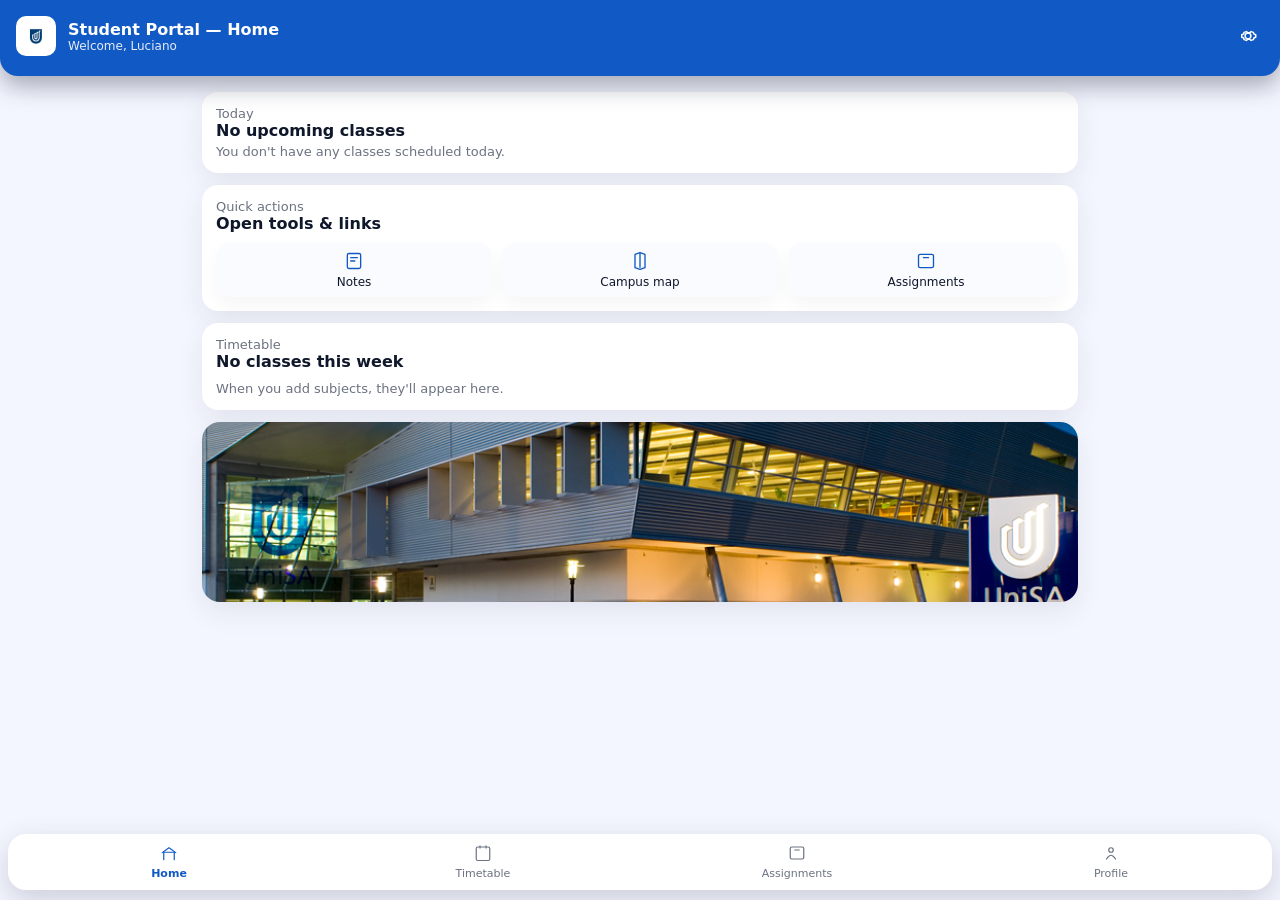
==== index.html @ 2dddd50b "Update index.html" ====
<!doctype html>
<html lang="en">
<head>
  <meta charset="utf-8" />
  <title>Student Portal</title>

  <!-- Mobile / PWA meta -->
  <meta name="viewport"
        content="width=device-width, initial-scale=1, maximum-scale=1, user-scalable=no, viewport-fit=cover">
  <meta name="theme-color" content="#1159c4">
  <link rel="manifest" href="manifest.json">
  <meta name="apple-mobile-web-app-capable" content="yes">
  <meta name="apple-mobile-web-app-status-bar-style" content="default">
  <meta name="apple-mobile-web-app-title" content="Student Portal">
  <link rel="apple-touch-icon" href="icons/icon-192.png">
  <link rel="icon" type="image/png" sizes="192x192" href="icons/icon-192.png">
  <link rel="icon" type="image/png" sizes="512x512" href="icons/icon-512.png">

  <style>
    :root {
      --brand: #1159c4;
      --bg: #f4f6ff;
      --card: #ffffff;
      --muted: #6b7280;
      --radius: 16px;
    }

    * {
      box-sizing: border-box;
      margin: 0;
      padding: 0;
    }

    body {
      font-family: system-ui, -apple-system, BlinkMacSystemFont, "Segoe UI", Roboto, Arial, sans-serif;
      background: var(--bg);
      color: #0f172a;
      -webkit-font-smoothing: antialiased;
      touch-action: manipulation;
      overscroll-behavior: none;
    }

    a {
      text-decoration: none;
      color: inherit;
    }

    /* HEADER */
    .topbar {
      position: sticky;
      top: 0;
      z-index: 20;
      background: var(--brand);
      color: #fff;
      padding: 16px 16px 20px;
      display: flex;
      align-items: center;
      gap: 12px;
      border-bottom-left-radius: 18px;
      border-bottom-right-radius: 18px;
      box-shadow: 0 10px 24px rgba(15, 23, 42, 0.35);
    }

    .logo {
      width: 40px;
      height: 40px;
      border-radius: 10px;
      background: #ffffff;
      display: flex;
      align-items: center;
      justify-content: center;
      overflow: hidden;
    }

    .logo img {
      width: 80%;
      height: 80%;
      object-fit: contain;
    }

    .header-text {
      flex: 1;
      min-width: 0;
    }

    .header-title {
      font-size: 16px;
      font-weight: 700;
      white-space: nowrap;
      overflow: hidden;
      text-overflow: ellipsis;
    }

    .header-sub {
      font-size: 12px;
      opacity: 0.9;
    }

    .header-actions button {
      background: transparent;
      border: 0;
      color: #fff;
      padding: 6px;
      cursor: pointer;
      display: flex;
      align-items: center;
      justify-content: center;
    }

    /* LAYOUT */
    main {
      padding: 12px;
      padding-bottom: 90px;
      max-width: 900px;
      margin: 0 auto;
    }

    .page {
      display: none;
      animation: fadeUp .25s ease-out;
    }

    .page.active {
      display: block;
    }

    @keyframes fadeUp {
      from {
        opacity: 0;
        transform: translateY(6px);
      }
      to {
        opacity: 1;
        transform: none;
      }
    }

    /* CARDS */
    .card {
      background: var(--card);
      border-radius: var(--radius);
      padding: 14px 14px;
      box-shadow: 0 10px 28px rgba(15, 23, 42, 0.08);
      margin-bottom: 12px;
    }

    .pill {
      border-radius: 999px;
      border: 1px solid #e5e7eb;
      padding: 6px 14px;
      font-size: 12px;
      background: #fff;
    }

    .muted {
      color: var(--muted);
    }

    .small {
      font-size: 13px;
    }

    /* HOME */
    .home-top {
      display: flex;
      justify-content: space-between;
      gap: 10px;
      align-items: center;
    }

    .home-top-main {
      flex: 1;
    }

    .home-top-title {
      font-weight: 800;
    }

    .home-top-sub {
      font-size: 13px;
      color: var(--muted);
      margin-top: 4px;
    }

    .quick-grid {
      display: flex;
      gap: 10px;
      margin-top: 10px;
    }

    .quick-item {
      flex: 1;
      min-width: 80px;
      border-radius: 14px;
      background: #f9fbff;
      box-shadow: 0 8px 18px rgba(15, 23, 42, 0.04);
      display: flex;
      flex-direction: column;
      align-items: center;
      justify-content: center;
      padding: 8px 4px;
      cursor: pointer;
      transition: transform .12s ease, box-shadow .12s ease;
    }

    .quick-item:hover {
      transform: translateY(-2px);
      box-shadow: 0 10px 24px rgba(15, 23, 42, 0.08);
    }

    .quick-label {
      font-size: 12px;
      margin-top: 4px;
    }

    .snap-header {
      display: flex;
      justify-content: space-between;
      align-items: center;
      margin-bottom: 10px;
    }

    /* HOME BANNER */
    .home-banner {
      border-radius: 18px;
      overflow: hidden;
      padding: 0;
    }

    .home-banner img {
      width: 100%;
      display: block;
      height: 180px;
      object-fit: cover;
    }

    /* TIMETABLE PAGE */
    .timetable-card {
      position: relative;
      border-radius: 18px;
      padding: 16px 16px 18px;
      overflow: hidden;
      color: #ffffff;
      background-image:
        linear-gradient(135deg, rgba(15, 23, 42, 0.75), rgba(17, 89, 196, 0.8)),
        url("electronics-bg.jpg");
      background-size: cover;
      background-position: center;
      box-shadow: 0 14px 32px rgba(15, 23, 42, 0.45);
    }

    .timetable-card-inner {
      position: relative;
      z-index: 1;
    }

    /* ASSIGNMENTS */
    .assign-controls {
      display: flex;
      flex-wrap: wrap;
      gap: 8px;
      margin-top: 8px;
      margin-bottom: 8px;
    }

    .input,
    .select {
      padding: 8px;
      border-radius: 10px;
      border: 1px solid #e5e7eb;
      background: #fff;
      font-size: 13px;
    }

    .assign-list {
      display: flex;
      flex-direction: column;
      gap: 8px;
      margin-top: 6px;
    }

    .assign-row {
      display: flex;
      justify-content: space-between;
      gap: 8px;
      align-items: center;
    }

    .assign-left {
      flex: 1;
    }

    .badge {
      display: inline-block;
      padding: 4px 8px;
      border-radius: 999px;
      font-size: 11px;
      background: #e0ebff;
      color: var(--brand);
      font-weight: 600;
    }

    /* PROFILE */
    .profile-card {
      text-align: center;
    }

    .avatar {
      width: 90px;
      height: 90px;
      border-radius: 24px;
      background: #ffffff;
      margin: 0 auto 8px;
      display: flex;
      align-items: center;
      justify-content: center;
      overflow: hidden;
      box-shadow: 0 10px 26px rgba(15, 23, 42, 0.15);
    }

    .avatar span {
      font-weight: 800;
      font-size: 26px;
      color: var(--brand);
    }

    .profile-name {
      font-weight: 800;
      font-size: 18px;
      margin-top: 4px;
    }

    .profile-degree {
      font-size: 13px;
      color: var(--muted);
    }

    .profile-info {
      text-align: left;
      margin-top: 14px;
      display: flex;
      flex-direction: column;
      gap: 6px;
    }

    .profile-row {
      background: #f9fbff;
      border-radius: 12px;
      padding: 8px 10px;
      font-size: 13px;
    }

    .profile-label {
      font-weight: 600;
      font-size: 12px;
      color: var(--muted);
    }

    /* ID CARD PREVIEW */
    .id-preview-wrapper {
      margin-top: 12px;
      display: flex;
      flex-direction: column;
      align-items: center;
      gap: 4px;
      /* no onclick now – image is static */
    }

    .id-preview-image {
      width: 100%;
      max-width: 260px;
      border-radius: 16px;
      box-shadow: 0 10px 26px rgba(15, 23, 42, 0.4);
      object-fit: contain;
      transition: transform .15s ease, box-shadow .15s ease;
    }

    .id-preview-wrapper:active .id-preview-image {
      transform: scale(0.97);
      box-shadow: 0 6px 18px rgba(15, 23, 42, 0.35);
    }

    /* ID FULLSCREEN (CSS kept but not used) */
    .id-fullscreen-wrapper {
      width: 100%;
      height: 100%;
      display: flex;
      align-items: center;
      justify-content: center;
    }

    .id-fullscreen-image {
      height: 60vh;
      max-width: 80vw;
      width: auto;
      display: block;
      margin: 0 auto;
      border-radius: 20px;
      object-fit: contain;
      transform: rotate(90deg);
      box-shadow: 0 18px 40px rgba(15, 23, 42, 0.4);
    }

    /* MAP FULLSCREEN */
    .map-fullscreen-wrapper {
      width: 100%;
      height: 100%;
      display: flex;
      align-items: center;
      justify-content: center;
    }

    .map-fullscreen-image {
      width: 100vw;
      height: 100vh;
      object-fit: contain;
      display: block;
    }

    /* MODAL */
    .modal-backdrop {
      position: fixed;
      inset: 0;
      background: rgba(255, 255, 255, 0.0);
      backdrop-filter: blur(18px) saturate(120%);
      display: none;
      align-items: center;
      justify-content: center;
      z-index: 40;
    }

    .modal {
      background: rgba(255, 255, 255, 0.98);
      width: min(420px, 94vw);
      border-radius: 16px;
      padding: 14px 14px 16px;
      box-shadow: 0 20px 40px rgba(15, 23, 42, 0.45);
      max-height: 90vh;
      overflow: auto;
      transform: translateY(0);
      opacity: 1;
      transition: transform .22s ease-out, opacity .22s ease-out;
    }

    .modal-head {
      display: flex;
      justify-content: space-between;
      align-items: center;
      margin-bottom: 8px;
    }

    .modal-head h3 {
      font-size: 16px;
    }

    .modal-body {
      font-size: 13px;
      color: #111827;
    }

    .btn-link {
      border: 0;
      background: #eef2ff;
      padding: 7px 10px;
      border-radius: 10px;
      font-size: 13px;
      cursor: pointer;
    }

    /* FULLSCREEN MODAL */
    .modal-fullscreen {
      width: 100vw;
      height: 100vh;
      max-width: none;
      border-radius: 0;
      display: flex;
      flex-direction: column;
      padding: 14px 14px 20px;
    }

    .modal-fullscreen .modal-body {
      flex: 1;
      display: flex;
      align-items: center;
      justify-content: center;
    }

    /* BOTTOM NAV */
    .bottom-nav {
      position: fixed;
      left: 8px;
      right: 8px;
      bottom: 10px;
      background: #ffffff;
      border-radius: 18px;
      padding: 6px 4px;
      display: flex;
      justify-content: space-around;
      box-shadow: 0 10px 30px rgba(15, 23, 42, 0.18);
      z-index: 30;
    }

    .nav-item {
      flex: 1;
      text-align: center;
      font-size: 11px;
      color: var(--muted);
      cursor: pointer;
      padding: 4px 0;
    }

    .nav-item span {
      display: block;
      margin-top: 2px;
    }

    .nav-item.active {
      color: var(--brand);
      font-weight: 600;
    }

    @media (min-width: 900px) {
      main {
        padding-top: 16px;
      }
    }
  </style>
</head>
<body>

<header class="topbar" role="banner">
  <div class="logo">
    <img src="icons/icon-192.png" alt="Portal logo">
  </div>
  <div class="header-text">
    <div class="header-title" id="appTitle">Student Portal — Home</div>
    <div class="header-sub">Welcome, <span id="welcomeName">Student</span></div>
  </div>
  <div class="header-actions">
    <!-- SETTINGS ICON -->
    <button aria-label="Settings" onclick="openSettings()">
      <svg width="20" height="20" viewBox="0 0 24 24" fill="none">
        <path d="M12 8.5a3.5 3.5 0 1 0 0 7 3.5 3.5 0 0 0 0-7Z"
              stroke="currentColor" stroke-width="1.8" />
        <path d="M4.5 13.5v-3l1.7-.6a1 1 0 0 0 .6-.6l.5-1.6 2.8-1 1.2 1a1 1 0 0 0 .7.3h1.8a1 1 0 0 0 .7-.3l1.2-1 2.8 1 .5 1.6a1 1 0 0 0 .6.6l1.7.6v3l-1.7.6a1 1 0 0 0-.6.6l-.5 1.6-2.8 1-1.2-1a1 1 0 0 0-.7-.3h-1.8a1 1 0 0 0-.7.3l-1.2 1-2.8-1-.5-1.6a1 1 0 0 0-.6-.6l-1.7-.6Z"
              stroke="currentColor" stroke-width="1.8"
              stroke-linecap="round" stroke-linejoin="round" />
      </svg>
    </button>
  </div>
</header>

<main>
  <!-- HOME -->
  <section id="homePage" class="page active">
    <div class="card">
      <div class="home-top">
        <div class="home-top-main">
          <div class="small muted">Today</div>
          <div class="home-top-title">No upcoming classes</div>
          <div class="home-top-sub">You don't have any classes scheduled today.</div>
        </div>
      </div>
    </div>

    <div class="card">
      <div class="home-top">
        <div>
          <div class="small muted">Quick actions</div>
          <div class="home-top-title">Open tools & links</div>
        </div>
      </div>
      <div class="quick-grid">
        <!-- NOTES -->
        <div class="quick-item" onclick="openNotes()">
          <svg width="20" height="20" viewBox="0 0 24 24" fill="none">
            <rect x="4" y="3" width="16" height="18" rx="2"
                  stroke="#1159c4" stroke-width="1.6" />
            <path d="M8 8h8M8 12h5"
                  stroke="#1159c4" stroke-width="1.6" stroke-linecap="round" />
          </svg>
          <div class="quick-label">Notes</div>
        </div>
        <!-- CAMPUS MAP -->
        <div class="quick-item" onclick="openCampusMap()">
          <svg width="20" height="20" viewBox="0 0 24 24" fill="none">
            <path d="M6 4l6-2 6 2v16l-6 2-6-2V4z"
                  stroke="#1159c4" stroke-width="1.6" stroke-linejoin="round" />
            <path d="M12 2v18"
                  stroke="#1159c4" stroke-width="1.6" stroke-linejoin="round" />
          </svg>
          <div class="quick-label">Campus map</div>
        </div>
        <!-- ASSIGNMENTS -->
        <div class="quick-item" onclick="switchTo('assignments')">
          <svg width="20" height="20" viewBox="0 0 24 24" fill="none">
            <rect x="3" y="4" width="18" height="16" rx="2"
                  stroke="#1159c4" stroke-width="1.6" />
            <path d="M9 8h6"
                  stroke="#1159c4" stroke-width="1.6" stroke-linecap="round" />
          </svg>
          <div class="quick-label">Assignments</div>
        </div>
      </div>
    </div>

    <div class="card">
      <div class="snap-header">
        <div>
          <div class="small muted">Timetable</div>
          <div class="home-top-title">No classes this week</div>
        </div>
      </div>
      <div class="small muted">When you add subjects, they'll appear here.</div>
    </div>

    <!-- HOME BANNER (students image) -->
    <div class="card home-banner">
      <img src="student-banner.jpg" alt="Students on campus">
    </div>
  </section>

  <!-- TIMETABLE PAGE -->
  <section id="timetablePage" class="page">
    <div class="timetable-card">
      <div class="timetable-card-inner">
        <div class="small" style="opacity:0.9;">My timetable</div>
        <div class="home-top-title" style="margin-top:4px;">No classes</div>
        <div class="small" style="margin-top:6px;opacity:0.9;">
          Electronics lab, lectures and tutorials will show here once added.
        </div>
      </div>
    </div>
  </section>

  <!-- ASSIGNMENTS PAGE -->
  <section id="assignmentsPage" class="page">
    <div class="card">
      <div class="home-top">
        <div>
          <div class="small muted">Track your work</div>
          <div class="home-top-title">Assignments & grades</div>
        </div>
        <div>
          <span class="small muted">Average</span>
          <span id="avgBadge" class="badge">--%</span>
        </div>
      </div>

      <div class="assign-controls">
        <select id="filterUnit" class="select" onchange="renderAssignments()">
          <option value="all">All units</option>
        </select>
        <select id="filterStatus" class="select" onchange="renderAssignments()">
          <option value="all">All statuses</option>
          <option value="submitted">Submitted</option>
          <option value="pending">Pending</option>
          <option value="overdue">Overdue</option>
        </select>
        <select id="sortBy" class="select" onchange="renderAssignments()">
          <option value="due_asc">Due — soonest</option>
          <option value="due_desc">Due — latest</option>
          <option value="grade_desc">Grade — high → low</option>
          <option value="grade_asc">Grade — low → high</option>
        </select>
      </div>

      <div id="assignList" class="assign-list"></div>

      <div style="margin-top:10px;display:flex;gap:8px;flex-wrap:wrap">
        <button class="btn-link" onclick="openAddAssignment()">+ Add assignment</button>
        <button class="btn-link" onclick="exportAssignments()">Export JSON</button>
      </div>
    </div>
  </section>

  <!-- PROFILE PAGE -->
  <section id="profilePage" class="page">
    <div class="card profile-card">
      <div class="avatar"><span id="avatarInitials">LJR</span></div>
      <div class="profile-name" id="profileName">Luciano Jesse Rostirolla</div>
      <div class="profile-degree" id="profileDegree">Bachelor of Electrical Engineering</div>

      <!-- ID now static: no onclick -->
      <div class="id-preview-wrapper">
        <img src="id-card-proper.png" alt="Student ID card" class="id-preview-image">
        <div class="small muted">Student ID</div>
      </div>

      <div class="profile-info">
        <div class="profile-row">
          <div class="profile-label">Student Unique ID</div>
          <div id="profileID">739148265</div>
        </div>
        <div class="profile-row">
          <div class="profile-label">Date of birth</div>
          <div id="profileDOB">2/11/2006</div>
        </div>
      </div>
    </div>
  </section>
</main>

<!-- MODAL -->
<div id="modal" class="modal-backdrop" aria-hidden="true">
  <div class="modal" role="dialog" aria-modal="true">
    <div class="modal-head">
      <h3 id="modalTitle">Modal</h3>
      <button class="btn-link" onclick="closeModal()">Close</button>
    </div>
    <div id="modalBody" class="modal-body"></div>
  </div>
</div>

<!-- BOTTOM NAV -->
<nav class="bottom-nav">
  <div class="nav-item active" data-page="home" onclick="switchTo('home')">
    <svg width="18" height="18" viewBox="0 0 24 24" fill="none">
      <path d="M3 11.5L12 5l9 6.5"
            stroke="currentColor" stroke-width="1.6"
            stroke-linecap="round" stroke-linejoin="round" />
      <path d="M5 21V11h14v10"
            stroke="currentColor" stroke-width="1.6"
            stroke-linecap="round" stroke-linejoin="round" />
    </svg>
    <span>Home</span>
  </div>
  <div class="nav-item" data-page="timetable" onclick="switchTo('timetable')">
    <svg width="18" height="18" viewBox="0 0 24 24" fill="none">
      <rect x="3" y="4" width="18" height="18" rx="2"
            stroke="currentColor" stroke-width="1.6" />
      <path d="M16 2v4M8 2v4"
            stroke="currentColor" stroke-width="1.6" />
    </svg>
    <span>Timetable</span>
  </div>
  <div class="nav-item" data-page="assignments" onclick="switchTo('assignments')">
    <svg width="18" height="18" viewBox="0 0 24 24" fill="none">
      <rect x="3" y="4" width="18" height="16" rx="2"
            stroke="currentColor" stroke-width="1.6" />
      <path d="M9 8h6"
            stroke="currentColor" stroke-width="1.6" stroke-linecap="round" />
    </svg>
    <span>Assignments</span>
  </div>
  <div class="nav-item" data-page="profile" onclick="switchTo('profile')">
    <svg width="18" height="18" viewBox="0 0 24 24" fill="none">
      <circle cx="12" cy="8" r="3"
              stroke="currentColor" stroke-width="1.6" />
      <path d="M6 20c1.5-3 5-5 6-5s4.5 2 6 5"
            stroke="currentColor" stroke-width="1.6"
            stroke-linecap="round" />
    </svg>
    <span>Profile</span>
  </div>
</nav>

<script>
  /* STATE */
  const defaultProfile = {
    name: "Luciano Jesse Rostirolla",
    degree: "Bachelor of Electrical Engineering",
    id: "739148265",
    dob: "2/11/2006",
    email: "lucianorostirolla0@gmail.com",
    phone: "0415-601-071",
    helpdesk: "Campus IT Help Desk — (08) 8302 5000"
  };

  const demoAssignments = [
    {
      id: "a1",
      unit: "ELEC 101",
      title: "DC Circuits Lab Report",
      due: "2025-03-15",
      status: "submitted",
      grade: 86,
      notes: "Analysis of Ohm's law, Kirchhoff's laws and measured vs theoretical values."
    },
    {
      id: "a2",
      unit: "ELEC 130",
      title: "Intro to Programming for Engineers",
      due: "2025-03-28",
      status: "submitted",
      grade: 88,
      notes: "C program to sample sensor data and calculate RMS voltage."
    },
    {
      id: "a3",
      unit: "ELEC 150",
      title: "Logic Gates & Digital Systems Quiz",
      due: "2025-04-02",
      status: "submitted",
      grade: 78,
      notes: "K-maps, combinational circuits and basic flip-flop behaviour."
    },
    {
      id: "a4",
      unit: "ELEC 180",
      title: "PCB Schematic Assignment",
      due: "2025-04-18",
      status: "pending",
      grade: null,
      notes: "Design a regulated power supply and microcontroller interface."
    },
    {
      id: "a5",
      unit: "MATH 120",
      title: "Engineering Mathematics Test",
      due: "2025-03-05",
      status: "submitted",
      grade: 82,
      notes: "Complex numbers, phasors and basic differential equations."
    },
    {
      id: "a6",
      unit: "ELEC 210",
      title: "AC Circuits & Phasors Lab",
      due: "2025-04-30",
      status: "submitted",
      grade: 79,
      notes: "Measured impedance, power factor and resonance behaviour."
    },
    {
      id: "a7",
      unit: "ELEC 220",
      title: "Digital Logic Design Project",
      due: "2025-05-10",
      status: "submitted",
      grade: 74,
      notes: "Designed a 4-bit ALU using combinational and sequential logic."
    },
    {
      id: "a8",
      unit: "ENGN 150",
      title: "Physics for Engineers Problem Set",
      due: "2025-03-22",
      status: "submitted",
      grade: 81,
      notes: "Electromagnetism, basic circuits and field calculations."
    },
    {
      id: "a9",
      unit: "ELEC 230",
      title: "Microcontrollers Lab 1",
      due: "2025-05-20",
      status: "pending",
      grade: null,
      notes: "Blink and button input using timers and interrupts."
    }
  ];

  /* new key so old state doesn't interfere */
  let state = JSON.parse(localStorage.getItem("sp_state_v3") || "null");
  if (!state) {
    state = { profile: defaultProfile, assignments: demoAssignments };
    localStorage.setItem("sp_state_v3", JSON.stringify(state));
  }

  function persist() {
    localStorage.setItem("sp_state_v3", JSON.stringify(state));
  }

  /* NAVIGATION */
  function switchTo(page) {
    const map = {
      home: "homePage",
      timetable: "timetablePage",
      assignments: "assignmentsPage",
      profile: "profilePage"
    };

    document.querySelectorAll(".page").forEach(p => p.classList.remove("active"));
    document.getElementById(map[page]).classList.add("active");

    document.querySelectorAll(".nav-item").forEach(n => {
      n.classList.toggle("active", n.dataset.page === page);
    });

    const titleMap = {
      home: "Home",
      timetable: "Timetable",
      assignments: "Assignments",
      profile: "Profile"
    };
    document.getElementById("appTitle").innerText = "Student Portal — " + titleMap[page];

    if (page === "assignments") renderAssignments();
    if (page === "profile") renderProfile();
  }

  /* PROFILE */
  function renderProfile() {
    const p = state.profile;

    document.getElementById("profileName").innerText = p.name;
    document.getElementById("profileDegree").innerText = p.degree;
    document.getElementById("profileID").innerText = p.id;
    document.getElementById("profileDOB").innerText = p.dob || "";

    const first = p.name.split(" ")[0] || "Student";
    document.getElementById("welcomeName").innerText = first;

    const initials = (p.name.split(" ").map(s => s[0]).join("").slice(0, 2) || "SP").toUpperCase();
    document.getElementById("avatarInitials").innerText = initials;
  }

  /* SETTINGS (email + phone editable, helpdesk fixed) */
  function openSettings() {
    const p = state.profile;
    const body =
      '<label>Email<br>' +
        '<input id="set_email" class="input" value="' + escapeHtml(p.email || "") + '">' +
      '</label><br>' +
      '<label>Phone number<br>' +
        '<input id="set_phone" class="input" value="' + escapeHtml(p.phone || "") + '">' +
      '</label><br>' +
      '<div class="profile-row" style="margin-top:8px;">' +
        '<div class="profile-label">Help desk support</div>' +
        '<div style="margin-top:4px;">' + escapeHtml(p.helpdesk || "") + '</div>' +
      '</div><br>' +
      '<button class="btn-link" onclick="saveSettings()">Save</button>';

    openModal("Settings", body);
  }

  function saveSettings() {
    const p = state.profile;
    p.email = document.getElementById("set_email").value || p.email;
    p.phone = document.getElementById("set_phone").value || p.phone;
    /* helpdesk is fixed, not editable */

    persist();
    renderProfile();
    closeModal();
  }

  /* NOTES */
  function openNotes() {
    const existing = localStorage.getItem("sp_notes") || "";
    const body =
      '<label>Notes<br>' +
        '<textarea id="notesArea" class="input" rows="8" ' +
        'style="width:100%;resize:vertical;">' + escapeHtml(existing) + '</textarea>' +
      '</label><br>' +
      '<button class="btn-link" onclick="saveNotes()">Save</button>';

    openModal("Notes", body);
  }

  function saveNotes() {
    const val = document.getElementById("notesArea").value || "";
    localStorage.setItem("sp_notes", val);
    closeModal();
  }

  /* CAMPUS MAP */
  function openCampusMap() {
    const body =
      '<div class="map-fullscreen-wrapper">' +
        '<img src="campus-map.jpg" alt="Campus map" class="map-fullscreen-image">' +
      '</div>';

    openModal("Campus map", body, { fullscreen: true });
  }

  /* ASSIGNMENTS */
  function renderAssignments() {
    const list = document.getElementById("assignList");
    list.innerHTML = "";

    const unitSelect = document.getElementById("filterUnit");
    const statusFilter = document.getElementById("filterStatus").value;
    const sortBy = document.getElementById("sortBy").value;

    const units = [...new Set(state.assignments.map(a => a.unit))];
    unitSelect.innerHTML =
      '<option value="all">All units</option>' +
      units.map(u => '<option value="' + escapeHtml(u) + '">' + escapeHtml(u) + '</option>').join("");

    let items = [...state.assignments];

    const uVal = unitSelect.value;
    if (uVal !== "all") items = items.filter(a => a.unit === uVal);
    if (statusFilter !== "all") items = items.filter(a => a.status === statusFilter);

    items.sort((a, b) => {
      if (sortBy === "due_asc") return new Date(a.due) - new Date(b.due);
      if (sortBy === "due_desc") return new Date(b.due) - new Date(a.due);
      if (sortBy === "grade_desc") return (b.grade || 0) - (a.grade || 0);
      if (sortBy === "grade_asc") return (a.grade || 0) - (b.grade || 0);
      return 0;
    });

    const graded = state.assignments.filter(a => typeof a.grade === "number");
    const avg = graded.length
      ? Math.round(graded.reduce((s, x) => s + x.grade, 0) / graded.length)
      : 0;
    document.getElementById("avgBadge").innerText = graded.length ? avg + "%" : "--%";

    if (!items.length) {
      list.innerHTML = '<div class="small muted">No assignments match your filters.</div>';
      return;
    }

    items.forEach(a => {
      const dueStr = isNaN(new Date(a.due)) ? "—" : new Date(a.due).toLocaleDateString();
      const row = document.createElement("div");
      row.className = "card assign-row";
      row.innerHTML =
        '<div class="assign-left">' +
          '<div><strong>' + escapeHtml(a.title) + '</strong></div>' +
          '<div class="small muted">' + escapeHtml(a.unit) + ' · Due ' + dueStr + '</div>' +
        '</div>' +
        '<div style="text-align:right">' +
          '<div><strong>' + (typeof a.grade === "number" ? a.grade + "%" : "—") + '</strong></div>' +
          '<div class="small muted">' + a.status + '</div>' +
          '<button class="btn-link" onclick="openAssignment(\'' + a.id + '\')">Open</button>' +
        '</div>';

      list.appendChild(row);
    });
  }

  function openAssignment(id) {
    const a = state.assignments.find(x => x.id === id);
    if (!a) return;

    const body =
      '<strong>' + escapeHtml(a.title) + '</strong><br>' +
      '<span class="small muted">' + escapeHtml(a.unit) + '</span><br><br>' +
      '<div><strong>Due:</strong> ' + a.due + '</div>' +
      '<div><strong>Status:</strong> ' + a.status + '</div>' +
      '<div><strong>Grade:</strong> ' + (typeof a.grade === "number" ? a.grade + "%" : "—") + '</div><br>' +
      '<div><strong>Notes</strong><br>' + escapeHtml(a.notes || "—") + '</div><br>' +
      '<button class="btn-link" onclick="editAssignment(\'' + a.id + '\')">Edit</button>' +
      '<button class="btn-link" onclick="deleteAssignment(\'' + a.id + '\')">Delete</button>';

    openModal("Assignment", body);
  }

  function openAddAssignment() {
    const body = formMarkup();
    openModal("Add assignment", body);
  }

  function editAssignment(id) {
    const a = state.assignments.find(x => x.id === id);
    if (!a) return;
    openModal("Edit assignment", formMarkup(a));
  }

  function formMarkup(a = { id: "", unit: "", title: "", due: "", status: "pending", grade: "", notes: "" }) {
    const units = [...new Set(state.assignments.map(x => x.unit))];
    const unitOptions =
      '<option value="">Select unit</option>' +
      units.map(u =>
        '<option value="' + escapeHtml(u) + '"' +
          (a.unit === u ? " selected" : "") +
        ">" + escapeHtml(u) + "</option>"
      ).join("");

    return (
      '<label>Unit<br>' +
        '<select id="fa_unit" class="select">' + unitOptions + '</select>' +
      '</label><br>' +
      '<label>Title<br>' +
        '<input id="fa_title" class="input" value="' + escapeHtml(a.title) + '">' +
      '</label><br>' +
      '<label>Due date<br>' +
        '<input id="fa_due" class="input" type="date" value="' + a.due + '">' +
      '</label><br>' +
      '<label>Status<br>' +
        '<select id="fa_status" class="select">' +
          '<option value="pending"' + (a.status === "pending" ? " selected" : "") + '>Pending</option>' +
          '<option value="submitted"' + (a.status === "submitted" ? " selected" : "") + '>Submitted</option>' +
          '<option value="overdue"' + (a.status === "overdue" ? " selected" : "") + '>Overdue</option>' +
        '</select>' +
      '</label><br>' +
      '<label>Grade (0–100)<br>' +
        '<input id="fa_grade" class="input" type="number" min="0" max="100" value="' + (a.grade ?? "") + '">' +
      '</label><br>' +
      '<label>Notes<br>' +
        '<textarea id="fa_notes" class="input" rows="3">' +
          escapeHtml(a.notes || "") +
        '</textarea>' +
      '</label><br>' +
      '<button class="btn-link" onclick="saveAssignment(\'' + (a.id || "") + '\')">Save</button>'
    );
  }

  function saveAssignment(id) {
    const unit = document.getElementById("fa_unit").value || "Unspecified";
    const title = document.getElementById("fa_title").value || "Untitled";
    const due = document.getElementById("fa_due").value || "";
    const status = document.getElementById("fa_status").value || "pending";
    const gradeVal = document.getElementById("fa_grade").value;
    const grade = gradeVal === "" ? null : Number(gradeVal);
    const notes = document.getElementById("fa_notes").value || "";

    if (!id) {
      const nid = "a" + Math.random().toString(36).slice(2, 9);
      state.assignments.push({ id: nid, unit, title, due, status, grade, notes });
    } else {
      const a = state.assignments.find(x => x.id === id);
      if (a) {
        a.unit = unit;
        a.title = title;
        a.due = due;
        a.status = status;
        a.grade = grade;
        a.notes = notes;
      }
    }

    persist();
    closeModal();
    renderAssignments();
  }

  function deleteAssignment(id) {
    if (!confirm("Delete this assignment?")) return;
    state.assignments = state.assignments.filter(x => x.id !== id);
    persist();
    closeModal();
    renderAssignments();
  }

  function exportAssignments() {
    const blob = new Blob([JSON.stringify(state.assignments, null, 2)], { type: "application/json" });
    const url = URL.createObjectURL(blob);
    const a = document.createElement("a");
    a.href = url;
    a.download = "assignments.json";
    a.click();
    URL.revokeObjectURL(url);
  }

  /* MODAL + swipe-up close */
  function openModal(title, html, options = {}) {
    const backdrop = document.getElementById("modal");
    const dialog = backdrop.querySelector(".modal");

    document.getElementById("modalTitle").innerText = title;
    document.getElementById("modalBody").innerHTML = html;

    dialog.classList.remove("modal-fullscreen");
    dialog.style.transform = "translateY(0)";
    dialog.style.opacity = "1";

    if (options.fullscreen) {
      dialog.classList.add("modal-fullscreen");
    }

    backdrop.style.display = "flex";
    backdrop.setAttribute("aria-hidden", "false");
  }

  function closeModal() {
    const backdrop = document.getElementById("modal");
    const dialog = backdrop.querySelector(".modal");

    dialog.style.transform = "translateY(0)";
    dialog.style.opacity = "1";

    backdrop.style.display = "none";
    backdrop.setAttribute("aria-hidden", "true");
  }

  /* SWIPE-UP TO CLOSE FULLSCREEN MODALS */
  let touchStartY = null;
  let touchCurrentY = null;
  let isDraggingModal = false;

  function isModalFullscreen() {
    const dialog = document.querySelector("#modal .modal");
    return dialog && dialog.classList.contains("modal-fullscreen");
  }

  function onModalTouchStart(e) {
    if (!isModalFullscreen()) return;
    if (e.touches.length !== 1) return;

    touchStartY = e.touches[0].clientY;
    touchCurrentY = touchStartY;
    isDraggingModal = true;
  }

  function onModalTouchMove(e) {
    if (!isDraggingModal || !isModalFullscreen()) return;

    touchCurrentY = e.touches[0].clientY;
    const diff = touchCurrentY - touchStartY;
    const dialog = document.querySelector("#modal .modal");

    if (diff < 0 && dialog) {
      dialog.style.transform = "translateY(" + diff + "px)";
      dialog.style.opacity = String(Math.max(0.4, 1 - (-diff / 300)));
    }
  }

  function onModalTouchEnd() {
    if (!isDraggingModal || !isModalFullscreen()) return;

    const diff = touchCurrentY - touchStartY;
    const dialog = document.querySelector("#modal .modal");

    isDraggingModal = false;
    touchStartY = null;
    touchCurrentY = null;

    if (!dialog) return;

    if (diff < -80) {
      closeModal();
    } else {
      dialog.style.transform = "translateY(0)";
      dialog.style.opacity = "1";
    }
  }

  function escapeHtml(s) {
    if (!s) return "";
    return String(s).replace(/[&<>\"']/g, c => ({
      "&": "&amp;",
      "<": "&lt;",
      ">": "&gt;",
      "\"": "&quot;",
      "'": "&#39;"
    }[c]));
  }

  /* INIT */
  renderProfile();
  renderAssignments();

  const modalBackdrop = document.getElementById("modal");
  modalBackdrop.addEventListener("click", e => {
    if (e.target === modalBackdrop) closeModal();
  });
  modalBackdrop.addEventListener("touchstart", onModalTouchStart, { passive: true });
  modalBackdrop.addEventListener("touchmove", onModalTouchMove, { passive: true });
  modalBackdrop.addEventListener("touchend", onModalTouchEnd, { passive: true });

  document.addEventListener("keydown", e => {
    if (e.key === "Escape") closeModal();
  });

  if ("serviceWorker" in navigator) {
    window.addEventListener("load", () => {
      navigator.serviceWorker.register("sw.js").catch(() => {});
    });
  }
</script>
</body>
</html>
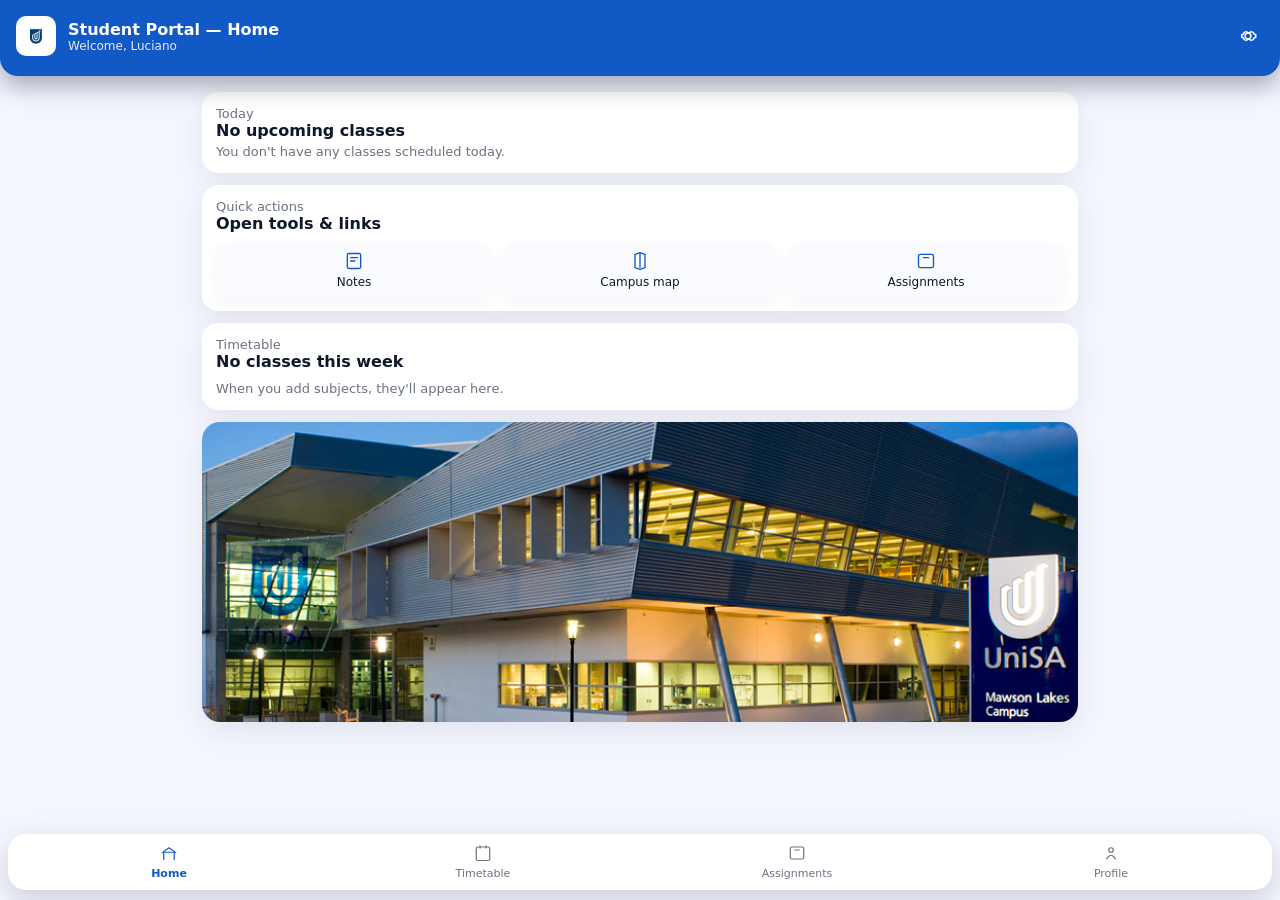
==== commit 7ad25458: "Update index.html" ====
--- a/index.html
+++ b/index.html
@@ -230,7 +230,7 @@
     .home-banner img {
       width: 100%;
       display: block;
-      height: 180px;
+      height: 300px;
       object-fit: cover;
     }
 
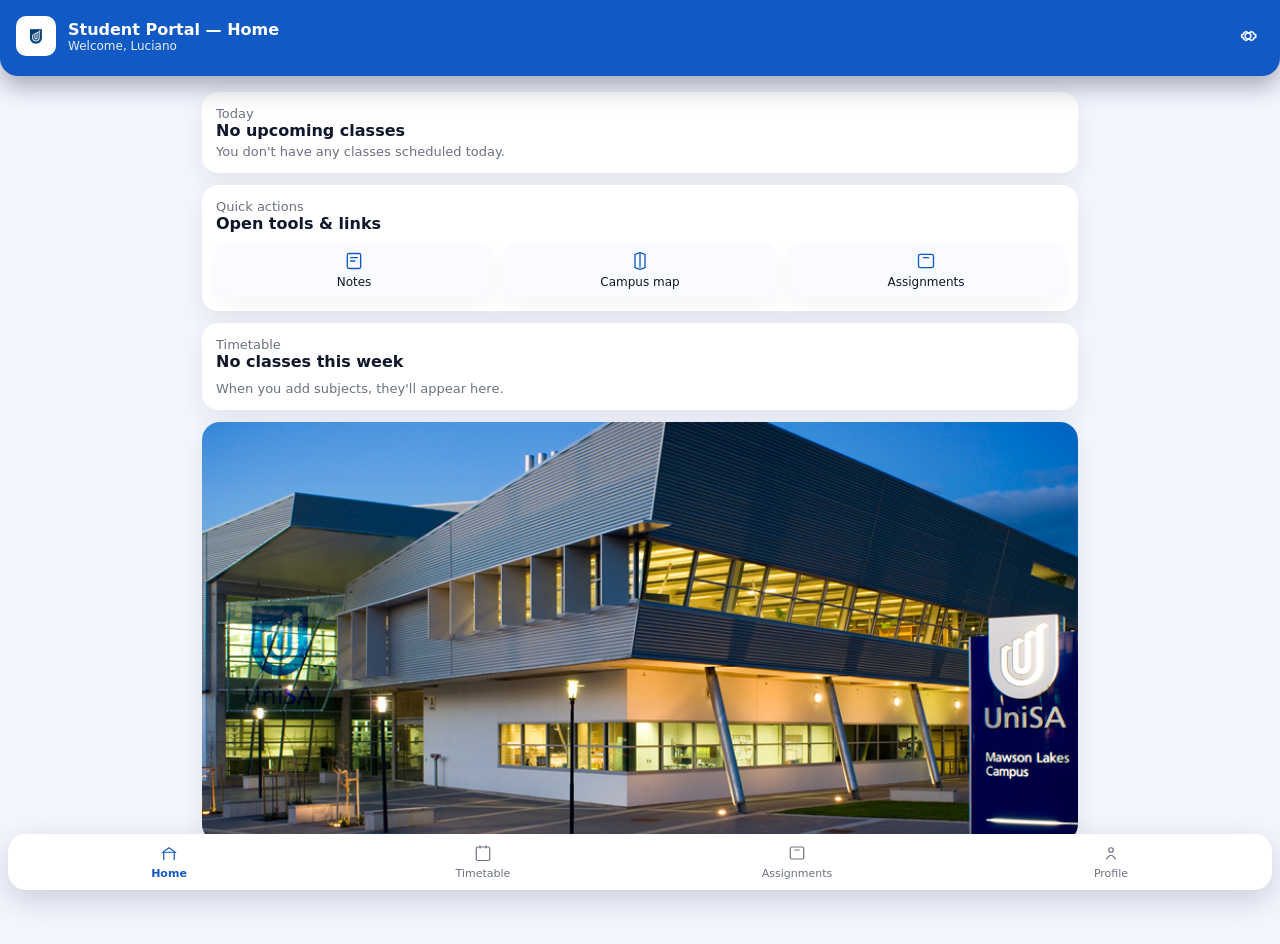
==== commit 192f400c: "Update index.html" ====
--- a/index.html
+++ b/index.html
@@ -230,7 +230,7 @@
     .home-banner img {
       width: 100%;
       display: block;
-      height: 300px;
+      height: 420px;
       object-fit: cover;
     }
 
@@ -677,7 +677,7 @@
   <!-- PROFILE PAGE -->
   <section id="profilePage" class="page">
     <div class="card profile-card">
-      <div class="avatar"><span id="avatarInitials">LJR</span></div>
+      <div class="avatar"><span id="avatarInitials">LR</span></div>
       <div class="profile-name" id="profileName">Luciano Jesse Rostirolla</div>
       <div class="profile-degree" id="profileDegree">Bachelor of Electrical Engineering</div>
 
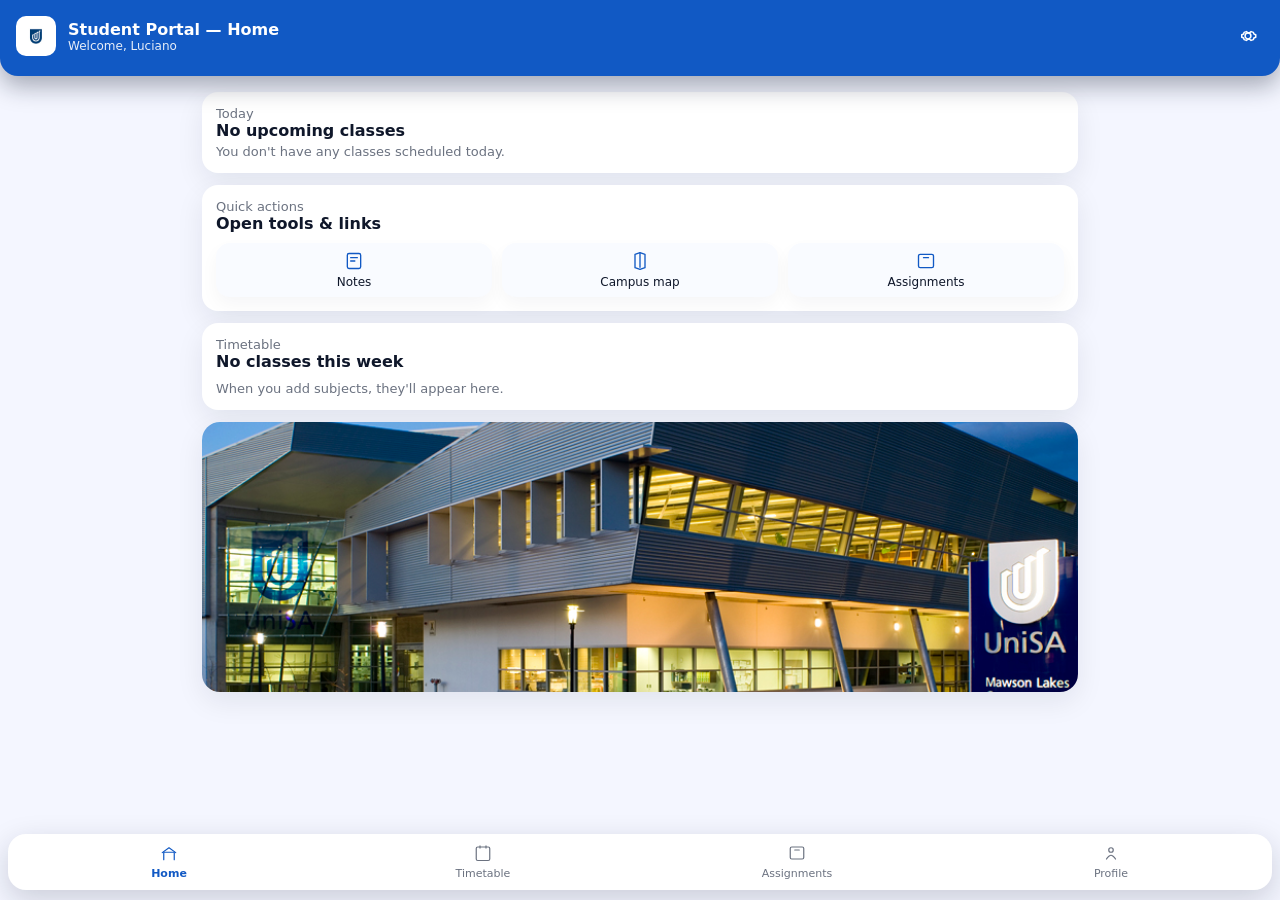
==== commit 556dbd15: "Update index.html" ====
--- a/index.html
+++ b/index.html
@@ -230,7 +230,7 @@
     .home-banner img {
       width: 100%;
       display: block;
-      height: 420px;
+      height: 30vh;
       object-fit: cover;
     }
 
